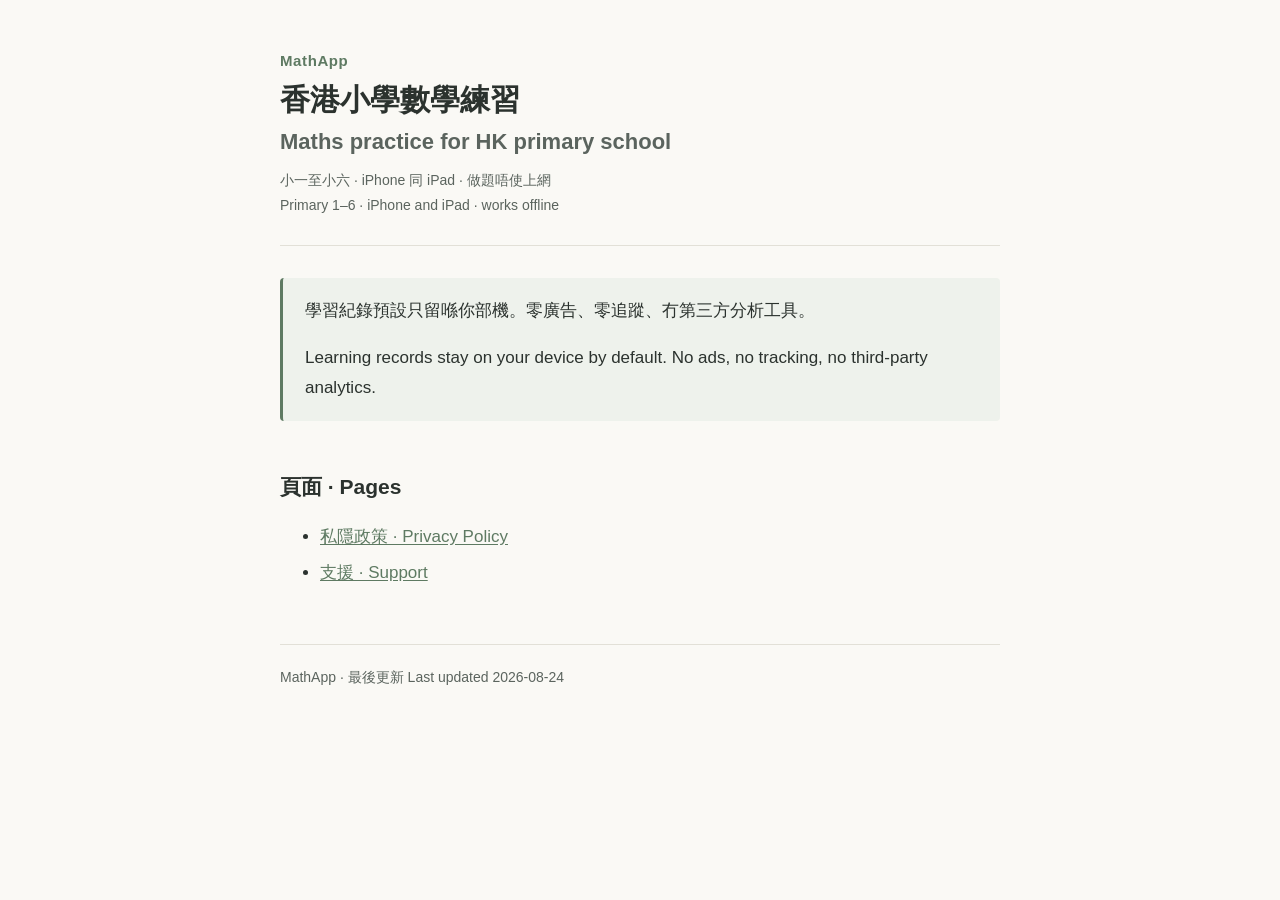
==== index.html @ 48ddeb34 "初版:私隱政策 + 支援頁(中英對照)" ====
<!DOCTYPE html>
<html lang="zh-Hant-HK">
<head>
<meta charset="utf-8">
<meta name="viewport" content="width=device-width, initial-scale=1">
<title>MathApp</title>
<meta name="description" content="MathApp —— 香港小學數學練習 app(小一至小六)。私隱政策同支援。">
<link rel="stylesheet" href="style.css">
</head>
<body>
<div class="wrap">
<header class="site">
  <div class="app">MathApp</div>
  <h1>香港小學數學練習<br><span style="font-size:22px;color:var(--ink-soft)">Maths practice for HK primary school</span></h1>
  <p class="meta">小一至小六 · iPhone 同 iPad · 做題唔使上網<br>Primary 1–6 · iPhone and iPad · works offline</p>
</header>

<div class="summary">
  <p>學習紀錄預設只留喺你部機。零廣告、零追蹤、冇第三方分析工具。</p>
  <p>Learning records stay on your device by default. No ads, no tracking, no third-party analytics.</p>
</div>

<h2>頁面 · Pages</h2>
<ul>
  <li><a href="privacy/">私隱政策 · Privacy Policy</a></li>
  <li><a href="support/">支援 · Support</a></li>
</ul>

<footer class="site">MathApp · 最後更新 Last updated 2026-08-24</footer>
</div>
</body>
</html>
---- style.css ----
:root {
  --bg: #faf9f5;
  --ink: #2b322e;
  --ink-soft: #5b645e;
  --moss: #5e7a62;
  --moss-soft: #eef2ec;
  --rule: #e2e0d7;
}

* { box-sizing: border-box; }

body {
  margin: 0;
  padding: 0 20px 80px;
  background: var(--bg);
  color: var(--ink);
  font-family: -apple-system, BlinkMacSystemFont, "PingFang HK", "Noto Sans TC", "Helvetica Neue", sans-serif;
  font-size: 17px;
  line-height: 1.75;
  -webkit-text-size-adjust: 100%;
}

.wrap { max-width: 720px; margin: 0 auto; }

header.site {
  padding: 48px 0 8px;
  border-bottom: 1px solid var(--rule);
  margin-bottom: 32px;
}

header.site .app { font-size: 15px; letter-spacing: .04em; color: var(--moss); font-weight: 600; }
header.site h1 { font-size: 30px; line-height: 1.3; margin: 6px 0 10px; }
header.site .meta { font-size: 14px; color: var(--ink-soft); margin: 0 0 20px; }

nav.lang { font-size: 14px; margin-bottom: 4px; }
nav.lang a { color: var(--moss); }

h2 {
  font-size: 21px;
  margin: 44px 0 12px;
  padding-top: 4px;
}

h3 { font-size: 17px; margin: 28px 0 8px; }

p, li { color: var(--ink); }
li { margin-bottom: 6px; }

a { color: var(--moss); text-decoration: underline; text-underline-offset: 2px; }

.summary {
  background: var(--moss-soft);
  border-left: 3px solid var(--moss);
  padding: 18px 22px;
  border-radius: 4px;
  margin: 28px 0;
}

.summary p:first-child { margin-top: 0; }
.summary p:last-child { margin-bottom: 0; }

.tablewrap { overflow-x: auto; margin: 20px 0; }

table {
  border-collapse: collapse;
  width: 100%;
  font-size: 15px;
  min-width: 460px;
}

th, td {
  text-align: left;
  vertical-align: top;
  padding: 10px 12px;
  border-bottom: 1px solid var(--rule);
}

th { background: var(--moss-soft); font-weight: 600; }

hr.section {
  border: 0;
  border-top: 1px solid var(--rule);
  margin: 56px 0 0;
}

footer.site {
  margin-top: 56px;
  padding-top: 20px;
  border-top: 1px solid var(--rule);
  font-size: 14px;
  color: var(--ink-soft);
}

footer.site a { color: var(--ink-soft); }

.faq { margin: 24px 0; }
.faq h3 { margin-bottom: 4px; }
.faq p { margin-top: 4px; }

@media (prefers-color-scheme: dark) {
  :root {
    --bg: #1b1f1d;
    --ink: #e6e6e0;
    --ink-soft: #a3aaa5;
    --moss: #9dbfa2;
    --moss-soft: #262d29;
    --rule: #343b37;
  }
}
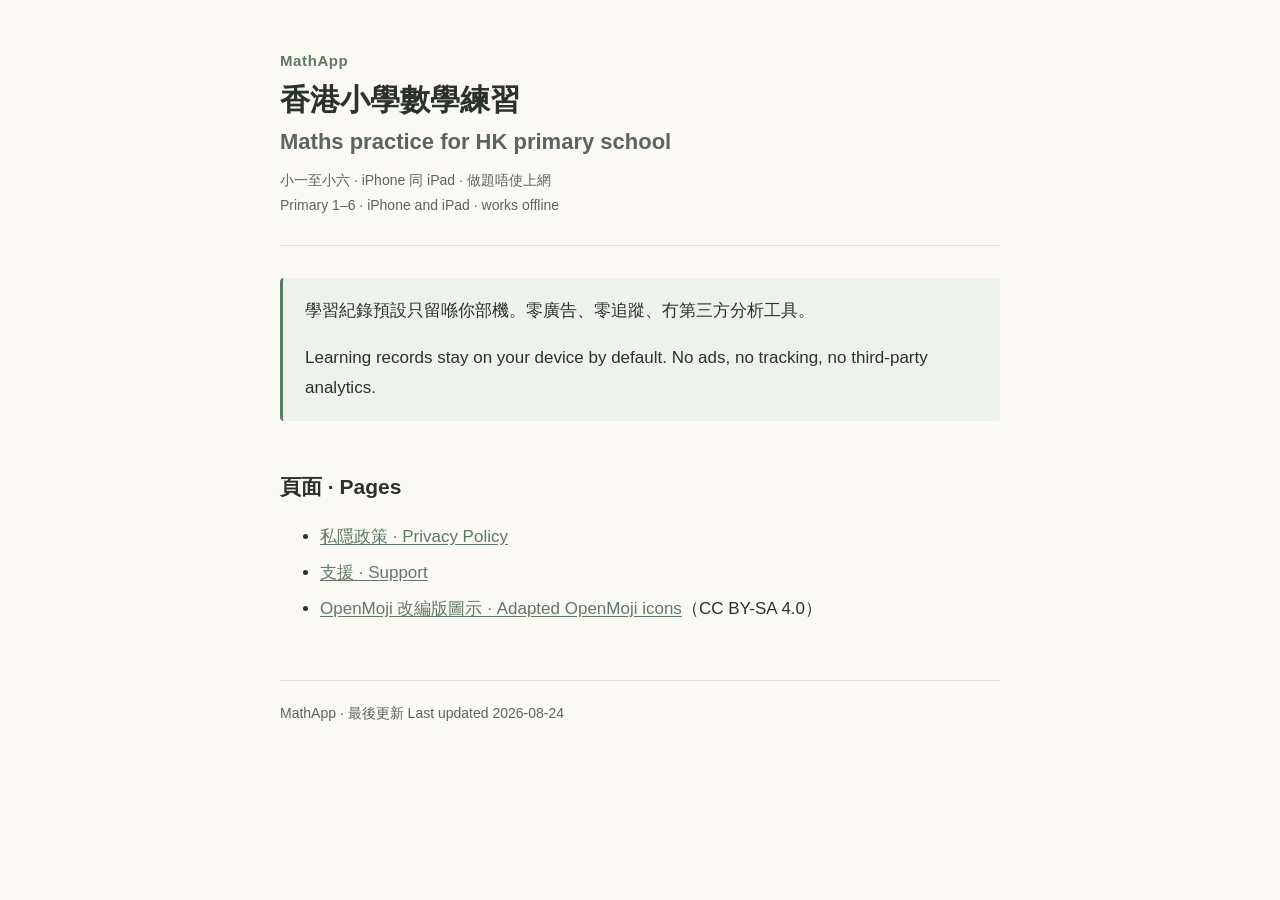
==== commit fc6428fd: "credits: 加 OpenMoji 改編版圖示頁(CC BY-SA 4.0) MathApp 用咗 46 個 OpenMoji 圖示,改過(包 viewBox / 置中放大 / 加陰影 / 換線色" ====
--- a/index.html
+++ b/index.html
@@ -24,6 +24,7 @@
 <ul>
   <li><a href="privacy/">私隱政策 · Privacy Policy</a></li>
   <li><a href="support/">支援 · Support</a></li>
+  <li><a href="credits/openmoji/">OpenMoji 改編版圖示 · Adapted OpenMoji icons</a>（CC BY-SA 4.0）</li>
 </ul>
 
 <footer class="site">MathApp · 最後更新 Last updated 2026-08-24</footer>
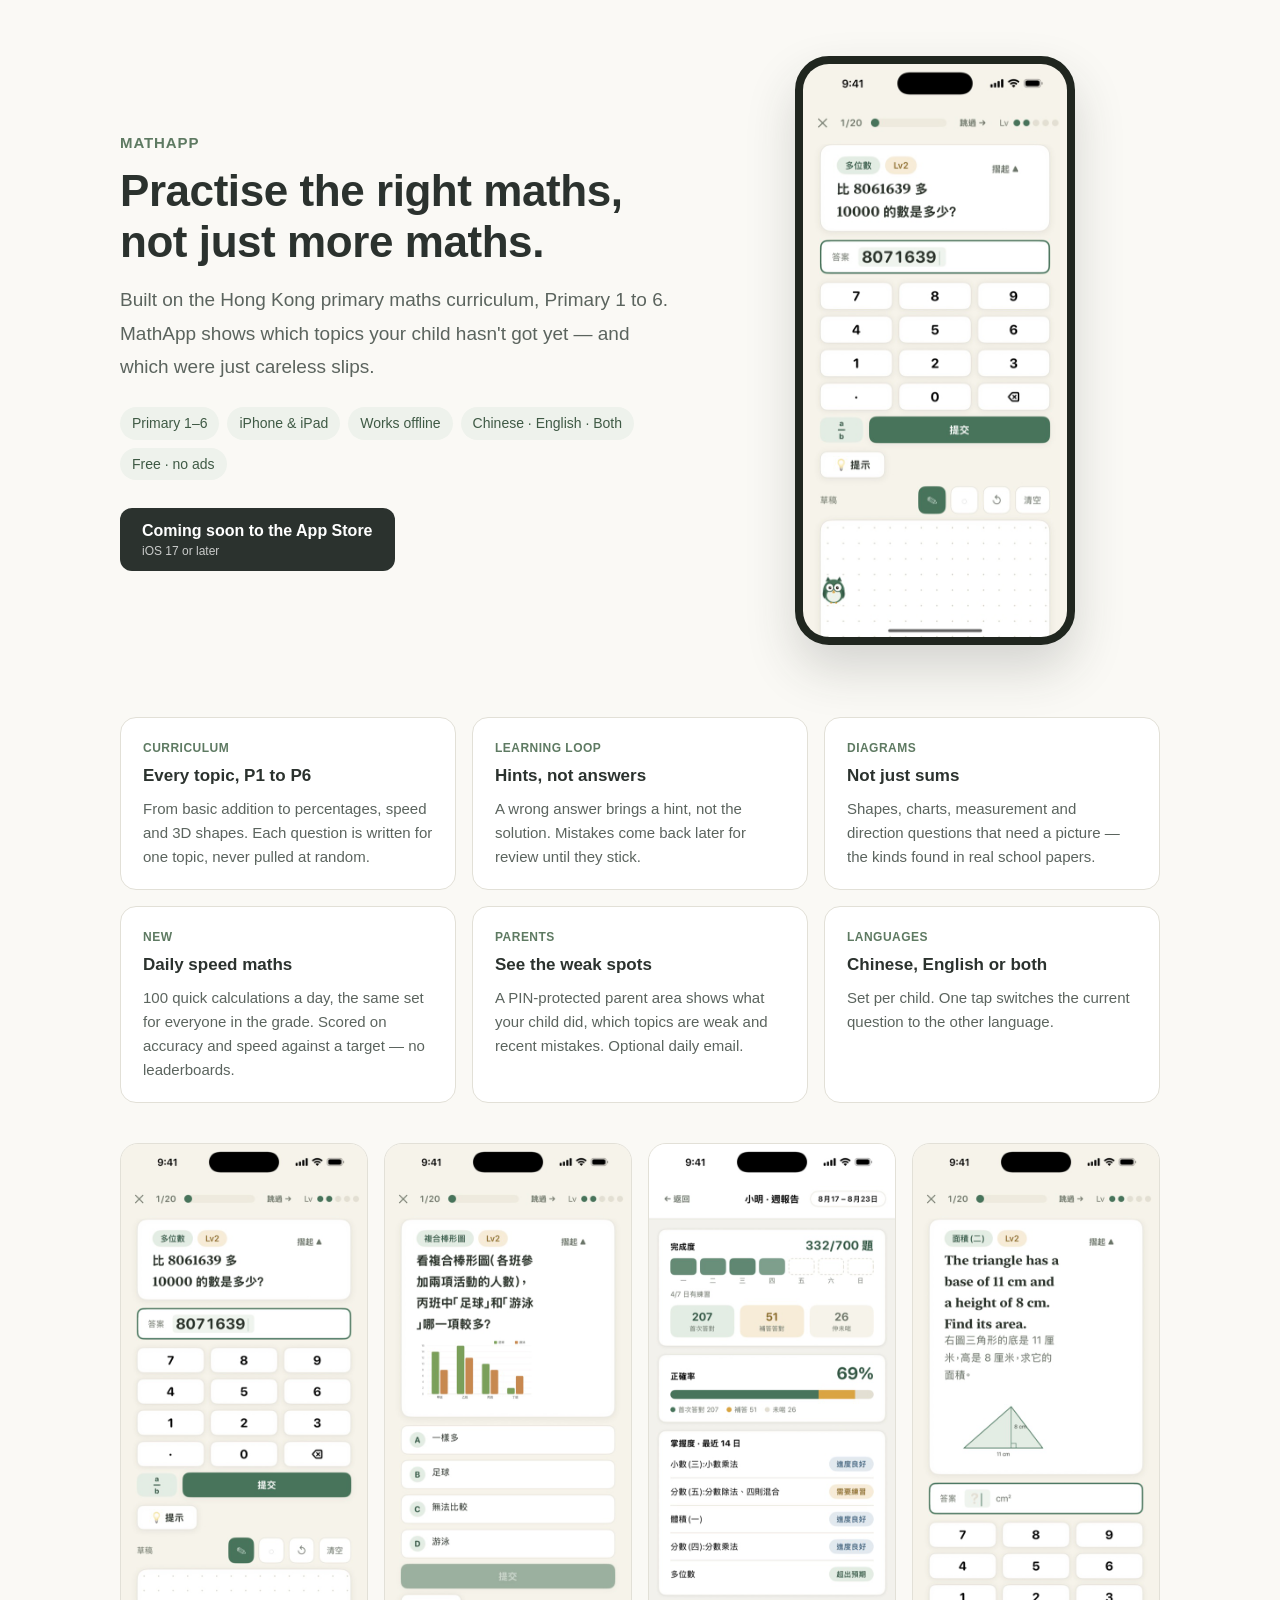
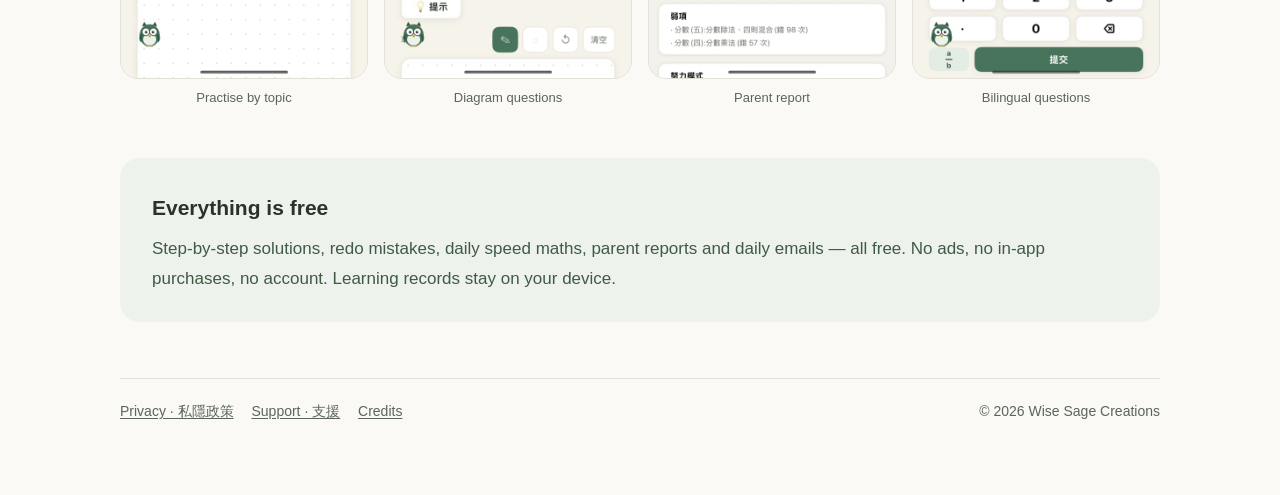
==== commit 762662b7: "home: 首頁改做英文產品介紹頁 - hero(標語 + 賣點 chips + Coming soon 掣 + iPhone 截圖)、六張功能卡、四張截圖、Everything is free - " ====
--- a/index.html
+++ b/index.html
@@ -1,33 +1,131 @@
 <!DOCTYPE html>
-<html lang="zh-Hant-HK">
+<html lang="en">
 <head>
 <meta charset="utf-8">
 <meta name="viewport" content="width=device-width, initial-scale=1">
-<title>MathApp</title>
-<meta name="description" content="MathApp —— 香港小學數學練習 app(小一至小六)。私隱政策同支援。">
+<title>MathApp: Primary Maths</title>
+<meta name="description" content="Maths practice for Primary 1–6, built on the Hong Kong curriculum. Practise by topic, daily speed maths, parent reports, Chinese or English questions. Free, no ads.">
 <link rel="stylesheet" href="style.css">
+<style>
+  /* 首頁專用;私隱 / 支援頁照用 style.css 原樣 */
+  /* 首頁自己嘅顏色 token;跟 style.css 一樣深色模式要換 */
+  :root { --card: #ffffff; --chip-ink: #3f5a45; --cta-bg: #2b322e; --cta-ink: #ffffff; }
+  @media (prefers-color-scheme: dark) { :root { --card: #232926; --chip-ink: #c5dcc9; --cta-bg: #e6e6e0; --cta-ink: #1b1f1d; } }
+  body.home { padding: 0 16px 72px; }
+  .home .wrap { max-width: 1040px; }
+
+  .hero { display: grid; grid-template-columns: 1.1fr .9fr; gap: 40px; align-items: center; padding: 56px 0 24px; }
+  .hero .app { font-size: 15px; letter-spacing: .06em; color: var(--moss); font-weight: 600; text-transform: uppercase; }
+  .hero h1 { font-size: 44px; line-height: 1.15; margin: 10px 0 16px; letter-spacing: -.01em; }
+  .hero p.lead { font-size: 19px; color: var(--ink-soft); margin: 0 0 24px; max-width: 34em; }
+  .facts { display: flex; flex-wrap: wrap; gap: 8px; margin: 0 0 28px; padding: 0; list-style: none; }
+  .facts li { font-size: 14px; background: var(--moss-soft); color: var(--chip-ink); padding: 4px 12px; border-radius: 999px; margin: 0; }
+  .cta { display: inline-block; background: var(--cta-bg); color: var(--cta-ink); padding: 12px 22px; border-radius: 12px; font-weight: 600; font-size: 16px; line-height: 1.4; }
+  .cta small { display: block; font-weight: 400; font-size: 12px; opacity: .75; }
+  .phone { justify-self: center; width: min(280px, 100%); border-radius: 34px; border: 8px solid #20261f; box-shadow: 0 24px 50px rgba(43,50,46,.18); overflow: hidden; background: #20261f; }
+  .phone img { display: block; width: 100%; height: auto; }
+
+  .features { display: grid; grid-template-columns: repeat(3, 1fr); gap: 16px; margin: 48px 0 16px; }
+  .feature { background: var(--card); border: 1px solid var(--rule); border-radius: 16px; padding: 20px 22px; }
+  .feature h3 { font-size: 17px; margin: 2px 0 6px; }
+  .feature p { font-size: 15px; line-height: 1.6; color: var(--ink-soft); margin: 0; }
+  .feature .tag { font-size: 12px; font-weight: 600; color: var(--moss); letter-spacing: .04em; text-transform: uppercase; }
+
+  .shots { display: grid; grid-template-columns: repeat(4, 1fr); gap: 16px; margin: 40px 0 8px; }
+  .shots figure { margin: 0; }
+  .shots img { width: 100%; height: auto; border-radius: 18px; border: 1px solid var(--rule); display: block; }
+  .shots figcaption { font-size: 13px; color: var(--ink-soft); margin-top: 8px; text-align: center; }
+
+  .free { background: var(--moss-soft); border-radius: 20px; padding: 28px 32px; margin: 48px 0 0; }
+  .free h2 { margin: 0 0 8px; }
+  .free p { margin: 0; color: var(--chip-ink); }
+
+  .home footer.site { display: flex; flex-wrap: wrap; gap: 6px 18px; justify-content: space-between; }
+  .home footer.site nav a { margin-right: 14px; }
+
+  @media (max-width: 820px) {
+    .hero { grid-template-columns: 1fr; gap: 28px; padding-top: 36px; }
+    .hero h1 { font-size: 34px; }
+    .features { grid-template-columns: 1fr; }
+    .shots { grid-template-columns: repeat(2, 1fr); }
+    .free { padding: 22px; }
+  }
+</style>
 </head>
-<body>
+<body class="home">
 <div class="wrap">
-<header class="site">
-  <div class="app">MathApp</div>
-  <h1>香港小學數學練習<br><span style="font-size:22px;color:var(--ink-soft)">Maths practice for HK primary school</span></h1>
-  <p class="meta">小一至小六 · iPhone 同 iPad · 做題唔使上網<br>Primary 1–6 · iPhone and iPad · works offline</p>
-</header>
 
-<div class="summary">
-  <p>學習紀錄預設只留喺你部機。零廣告、零追蹤、冇第三方分析工具。</p>
-  <p>Learning records stay on your device by default. No ads, no tracking, no third-party analytics.</p>
-</div>
+<section class="hero">
+  <div>
+    <div class="app">MathApp</div>
+    <h1>Practise the right maths, not just more maths.</h1>
+    <p class="lead">Built on the Hong Kong primary maths curriculum, Primary 1 to 6. MathApp shows which topics your child hasn't got yet — and which were just careless slips.</p>
+    <ul class="facts">
+      <li>Primary 1–6</li>
+      <li>iPhone &amp; iPad</li>
+      <li>Works offline</li>
+      <li>Chinese · English · Both</li>
+      <li>Free · no ads</li>
+    </ul>
+    <span class="cta">Coming soon to the App Store<small>iOS 17 or later</small></span>
+  </div>
+  <div class="phone"><img src="img/S1_practice.jpg" alt="A practice question in MathApp" width="560" height="1216"></div>
+</section>
 
-<h2>頁面 · Pages</h2>
-<ul>
-  <li><a href="privacy/">私隱政策 · Privacy Policy</a></li>
-  <li><a href="support/">支援 · Support</a></li>
-  <li><a href="credits/openmoji/">OpenMoji 改編版圖示 · Adapted OpenMoji icons</a>（CC BY-SA 4.0）</li>
-</ul>
+<section class="features">
+  <div class="feature">
+    <div class="tag">Curriculum</div>
+    <h3>Every topic, P1 to P6</h3>
+    <p>From basic addition to percentages, speed and 3D shapes. Each question is written for one topic, never pulled at random.</p>
+  </div>
+  <div class="feature">
+    <div class="tag">Learning loop</div>
+    <h3>Hints, not answers</h3>
+    <p>A wrong answer brings a hint, not the solution. Mistakes come back later for review until they stick.</p>
+  </div>
+  <div class="feature">
+    <div class="tag">Diagrams</div>
+    <h3>Not just sums</h3>
+    <p>Shapes, charts, measurement and direction questions that need a picture — the kinds found in real school papers.</p>
+  </div>
+  <div class="feature">
+    <div class="tag">New</div>
+    <h3>Daily speed maths</h3>
+    <p>100 quick calculations a day, the same set for everyone in the grade. Scored on accuracy and speed against a target — no leaderboards.</p>
+  </div>
+  <div class="feature">
+    <div class="tag">Parents</div>
+    <h3>See the weak spots</h3>
+    <p>A PIN-protected parent area shows what your child did, which topics are weak and recent mistakes. Optional daily email.</p>
+  </div>
+  <div class="feature">
+    <div class="tag">Languages</div>
+    <h3>Chinese, English or both</h3>
+    <p>Set per child. One tap switches the current question to the other language.</p>
+  </div>
+</section>
 
-<footer class="site">MathApp · 最後更新 Last updated 2026-08-24</footer>
+<section class="shots" aria-label="Screenshots">
+  <figure><img src="img/S1_practice.jpg" alt="Practice screen" width="560" height="1216" loading="lazy"><figcaption>Practise by topic</figcaption></figure>
+  <figure><img src="img/S2_figure_chart.jpg" alt="Chart question" width="560" height="1216" loading="lazy"><figcaption>Diagram questions</figcaption></figure>
+  <figure><img src="img/S4_parent_report.jpg" alt="Parent report" width="560" height="1216" loading="lazy"><figcaption>Parent report</figcaption></figure>
+  <figure><img src="img/S5_bilingual.jpg" alt="Bilingual question" width="560" height="1216" loading="lazy"><figcaption>Bilingual questions</figcaption></figure>
+</section>
+
+<section class="free">
+  <h2>Everything is free</h2>
+  <p>Step-by-step solutions, redo mistakes, daily speed maths, parent reports and daily emails — all free. No ads, no in-app purchases, no account. Learning records stay on your device.</p>
+</section>
+
+<footer class="site">
+  <nav>
+    <a href="privacy/">Privacy · 私隱政策</a>
+    <a href="support/">Support · 支援</a>
+    <a href="credits/openmoji/">Credits</a>
+  </nav>
+  <span>© 2026 Wise Sage Creations</span>
+</footer>
+
 </div>
 </body>
 </html>
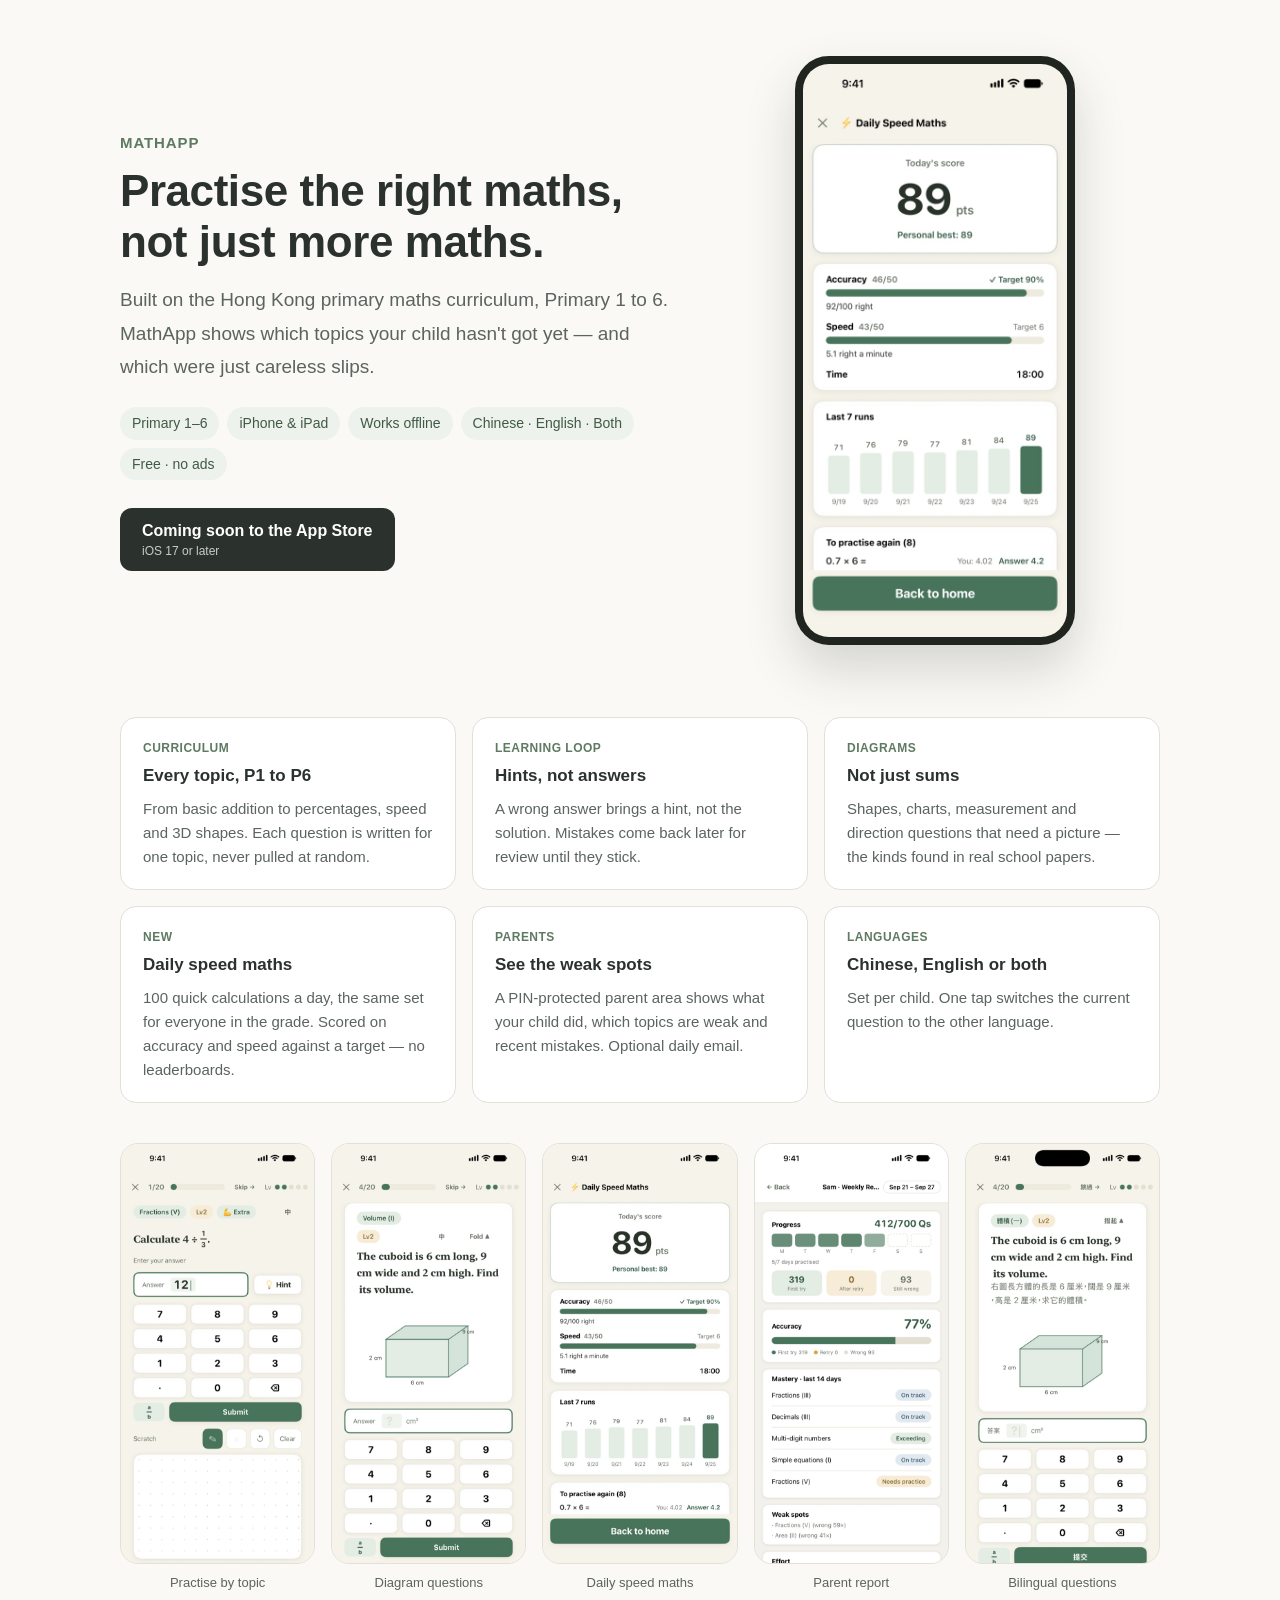
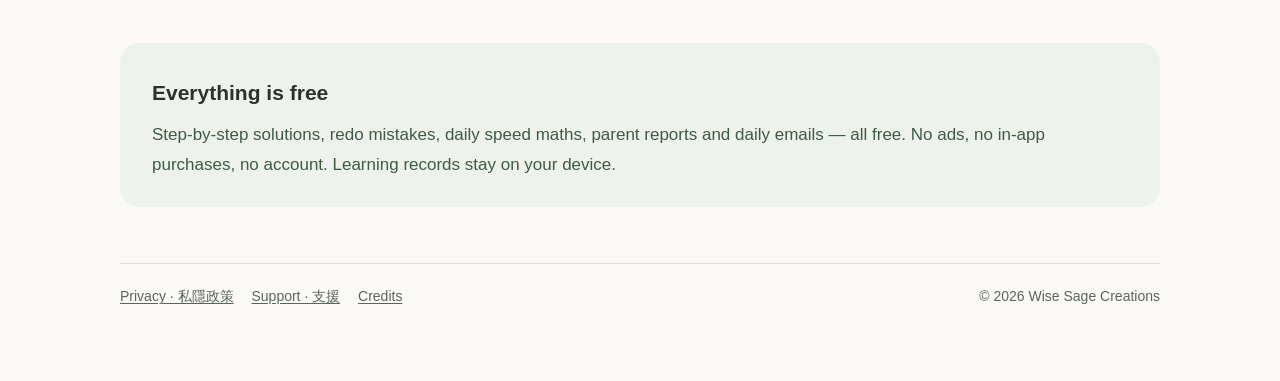
==== commit 06614cd6: "home: 換英文截圖 + 加每日速算(五張;hero 用速算結果頁) 示範檔案 Sam(P5)假數據,零真實小朋友資料。  Co-Authored-By: Claude Opus 5.5 <nore" ====
--- a/index.html
+++ b/index.html
@@ -31,7 +31,7 @@
   .feature p { font-size: 15px; line-height: 1.6; color: var(--ink-soft); margin: 0; }
   .feature .tag { font-size: 12px; font-weight: 600; color: var(--moss); letter-spacing: .04em; text-transform: uppercase; }
 
-  .shots { display: grid; grid-template-columns: repeat(4, 1fr); gap: 16px; margin: 40px 0 8px; }
+  .shots { display: grid; grid-template-columns: repeat(5, 1fr); gap: 16px; margin: 40px 0 8px; }
   .shots figure { margin: 0; }
   .shots img { width: 100%; height: auto; border-radius: 18px; border: 1px solid var(--rule); display: block; }
   .shots figcaption { font-size: 13px; color: var(--ink-soft); margin-top: 8px; text-align: center; }
@@ -69,7 +69,7 @@
     </ul>
     <span class="cta">Coming soon to the App Store<small>iOS 17 or later</small></span>
   </div>
-  <div class="phone"><img src="img/S1_practice.jpg" alt="A practice question in MathApp" width="560" height="1216"></div>
+  <div class="phone"><img src="img/S3_speed.jpg" alt="Daily speed maths result in MathApp" width="560" height="1216"></div>
 </section>
 
 <section class="features">
@@ -107,7 +107,8 @@
 
 <section class="shots" aria-label="Screenshots">
   <figure><img src="img/S1_practice.jpg" alt="Practice screen" width="560" height="1216" loading="lazy"><figcaption>Practise by topic</figcaption></figure>
-  <figure><img src="img/S2_figure_chart.jpg" alt="Chart question" width="560" height="1216" loading="lazy"><figcaption>Diagram questions</figcaption></figure>
+  <figure><img src="img/S2_figure.jpg" alt="Diagram question" width="560" height="1216" loading="lazy"><figcaption>Diagram questions</figcaption></figure>
+  <figure><img src="img/S3_speed.jpg" alt="Daily speed maths result" width="560" height="1216" loading="lazy"><figcaption>Daily speed maths</figcaption></figure>
   <figure><img src="img/S4_parent_report.jpg" alt="Parent report" width="560" height="1216" loading="lazy"><figcaption>Parent report</figcaption></figure>
   <figure><img src="img/S5_bilingual.jpg" alt="Bilingual question" width="560" height="1216" loading="lazy"><figcaption>Bilingual questions</figcaption></figure>
 </section>
